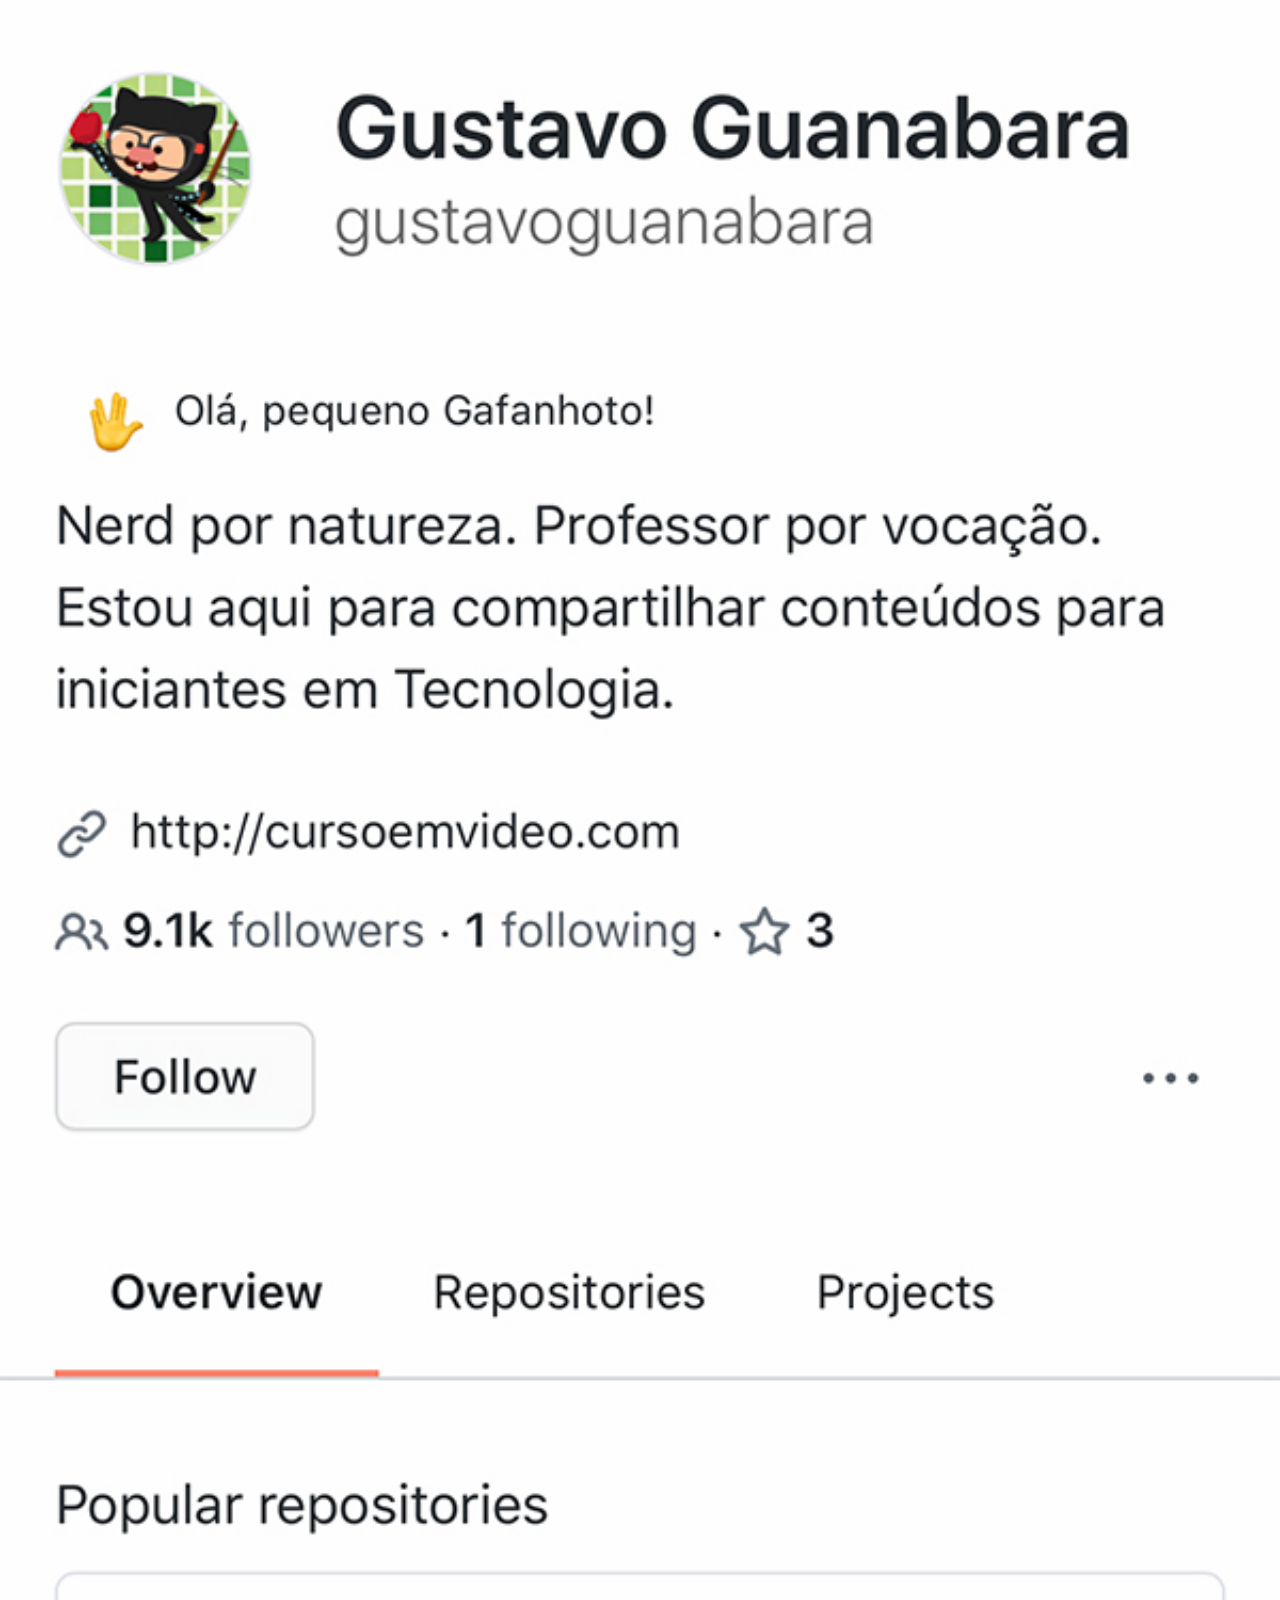
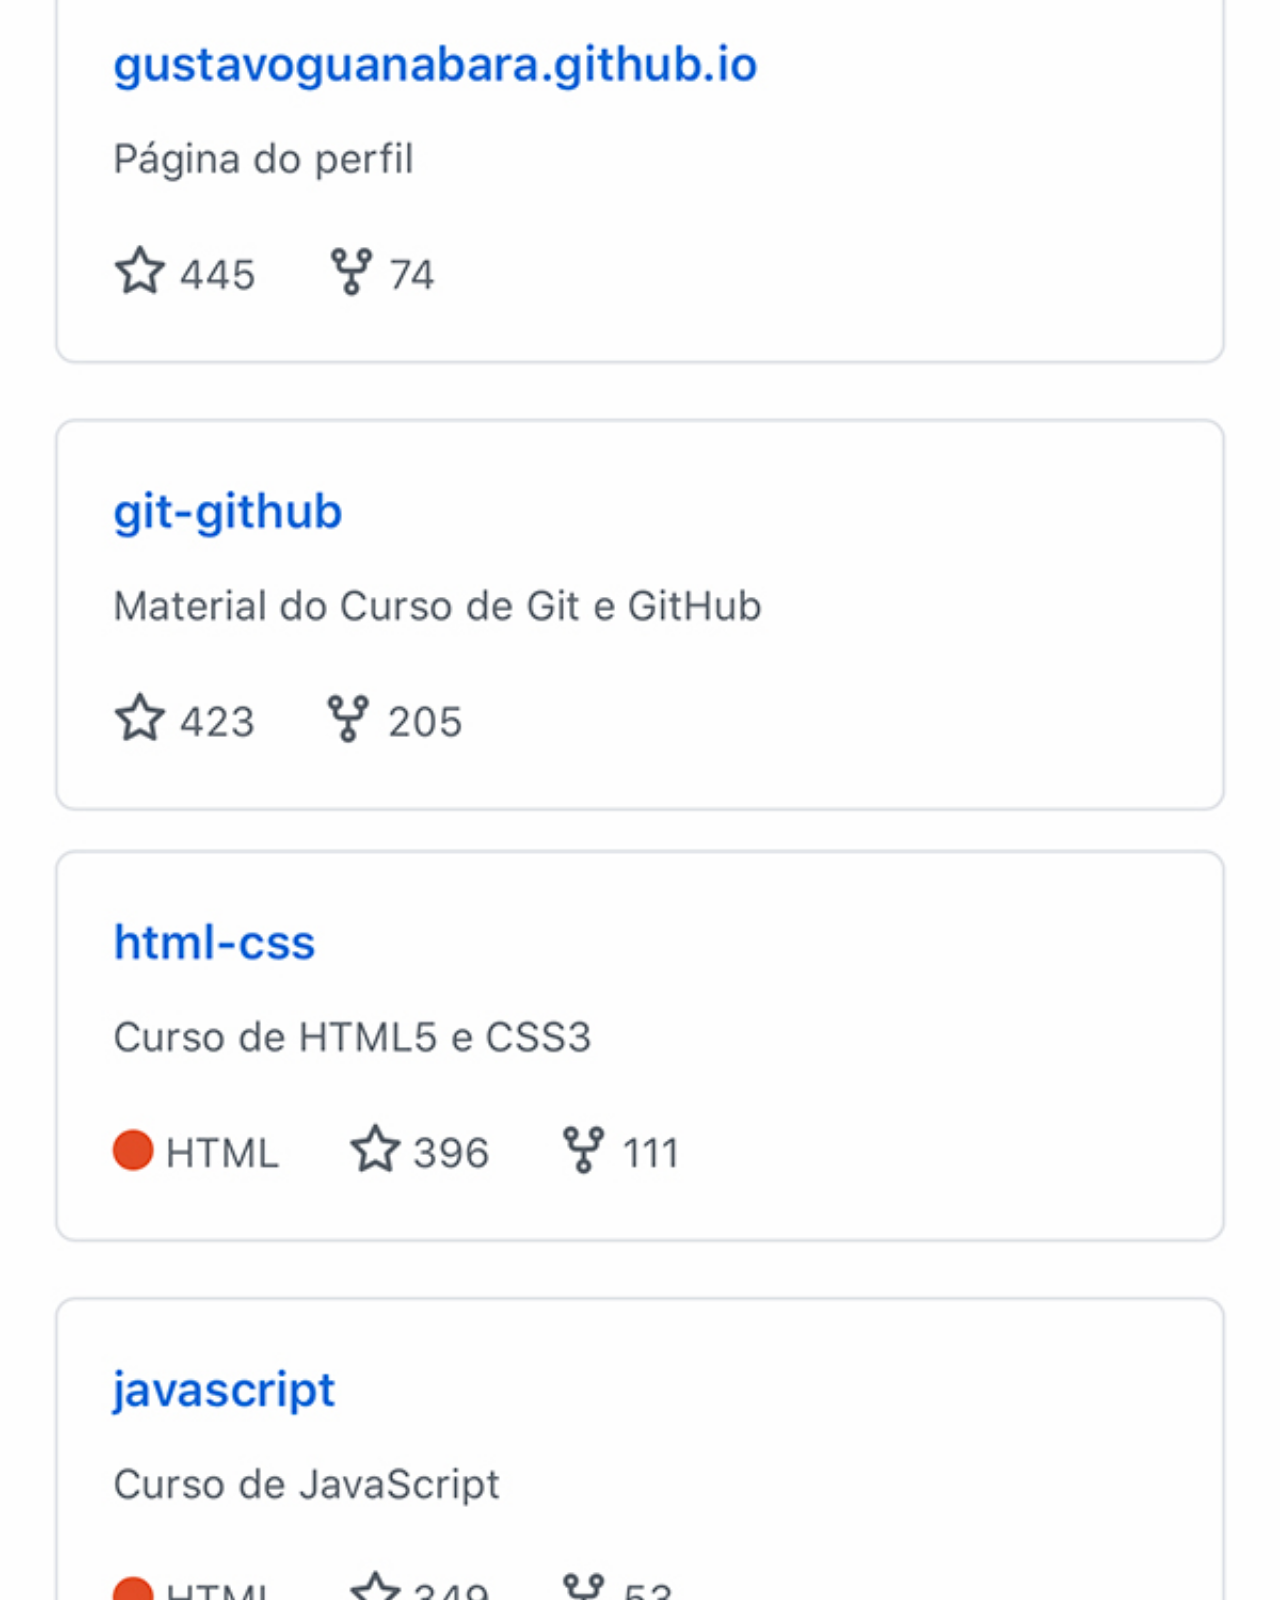
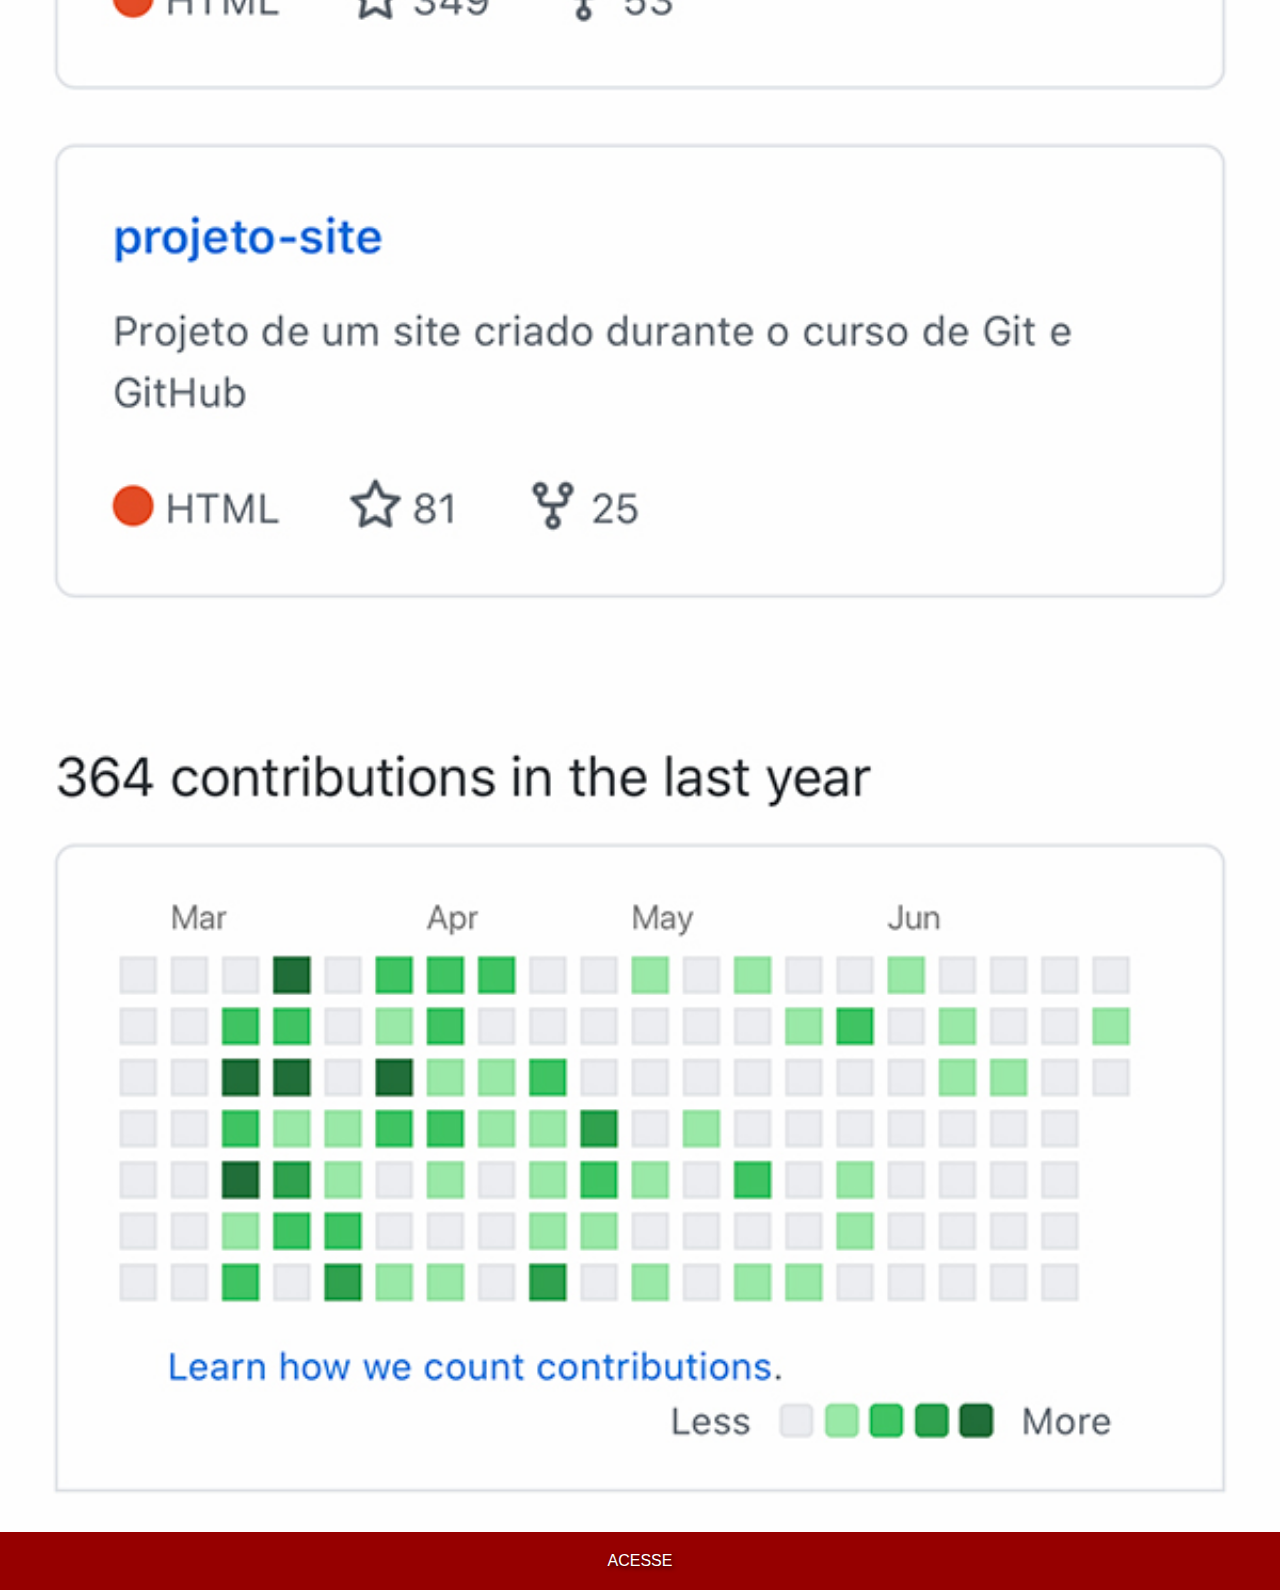
==== github.html @ e5d43794 "tela pronta" ====
<!DOCTYPE html>
<html lang="pt-br">
<head>
    <meta charset="UTF-8">
    <meta http-equiv="X-UA-Compatible" content="IE=edge">
    <meta name="viewport" content="width=device-width, initial-scale=1.0">
    <title>GitHub</title>
    <link rel="stylesheet" href="estilos/social.css">
</head>
<body>
    <img src="./imagens/tela-github.jpg" alt="GitHub">
    <a href="https://github.com/GabrielJCR10" target="https://github.com/GabrielJCR10">ACESSE</a>
</body>
</html>
---- estilos/social.css ----
* {
    margin: 0px;
    padding: 0px;
}

body {
    font-family: Arial, Helvetica, sans-serif;
}

::-webkit-scrollbar {
    width: 0px;
    height: 0px;
}

img {   
    width: 100vw;
}

a {
    display: block;
    padding: 20px;
    margin-top: -4px;
    background-color: rgb(150, 0, 0);
    color: white;
    text-decoration: none;
    text-align: center;
    text-shadow: 2px 2px 4px #000000bf;
}

a:hover {
    background-color: rgb(255, 0, 0);
    transition-duration: .8s;
}

a:active {
    background-color: rgb(180, 0, 0);
    transition-duration: 0s;
}
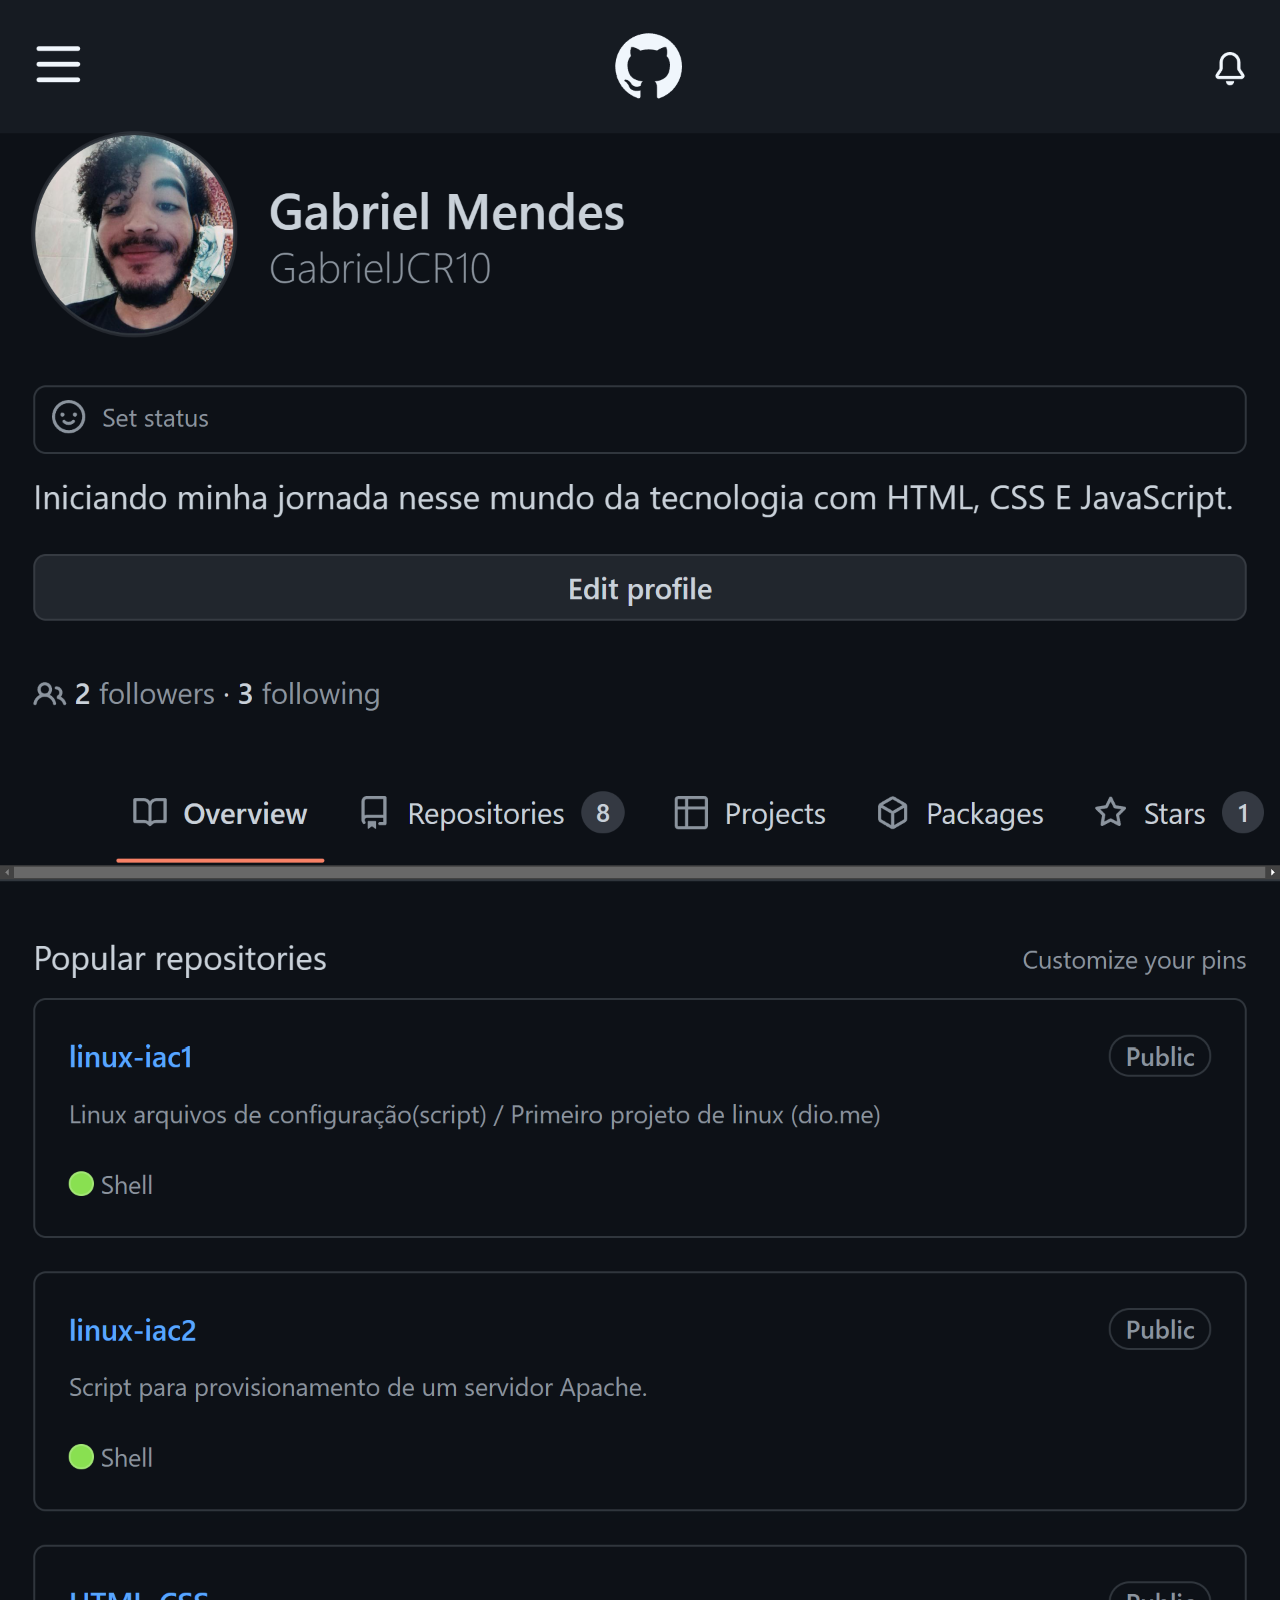
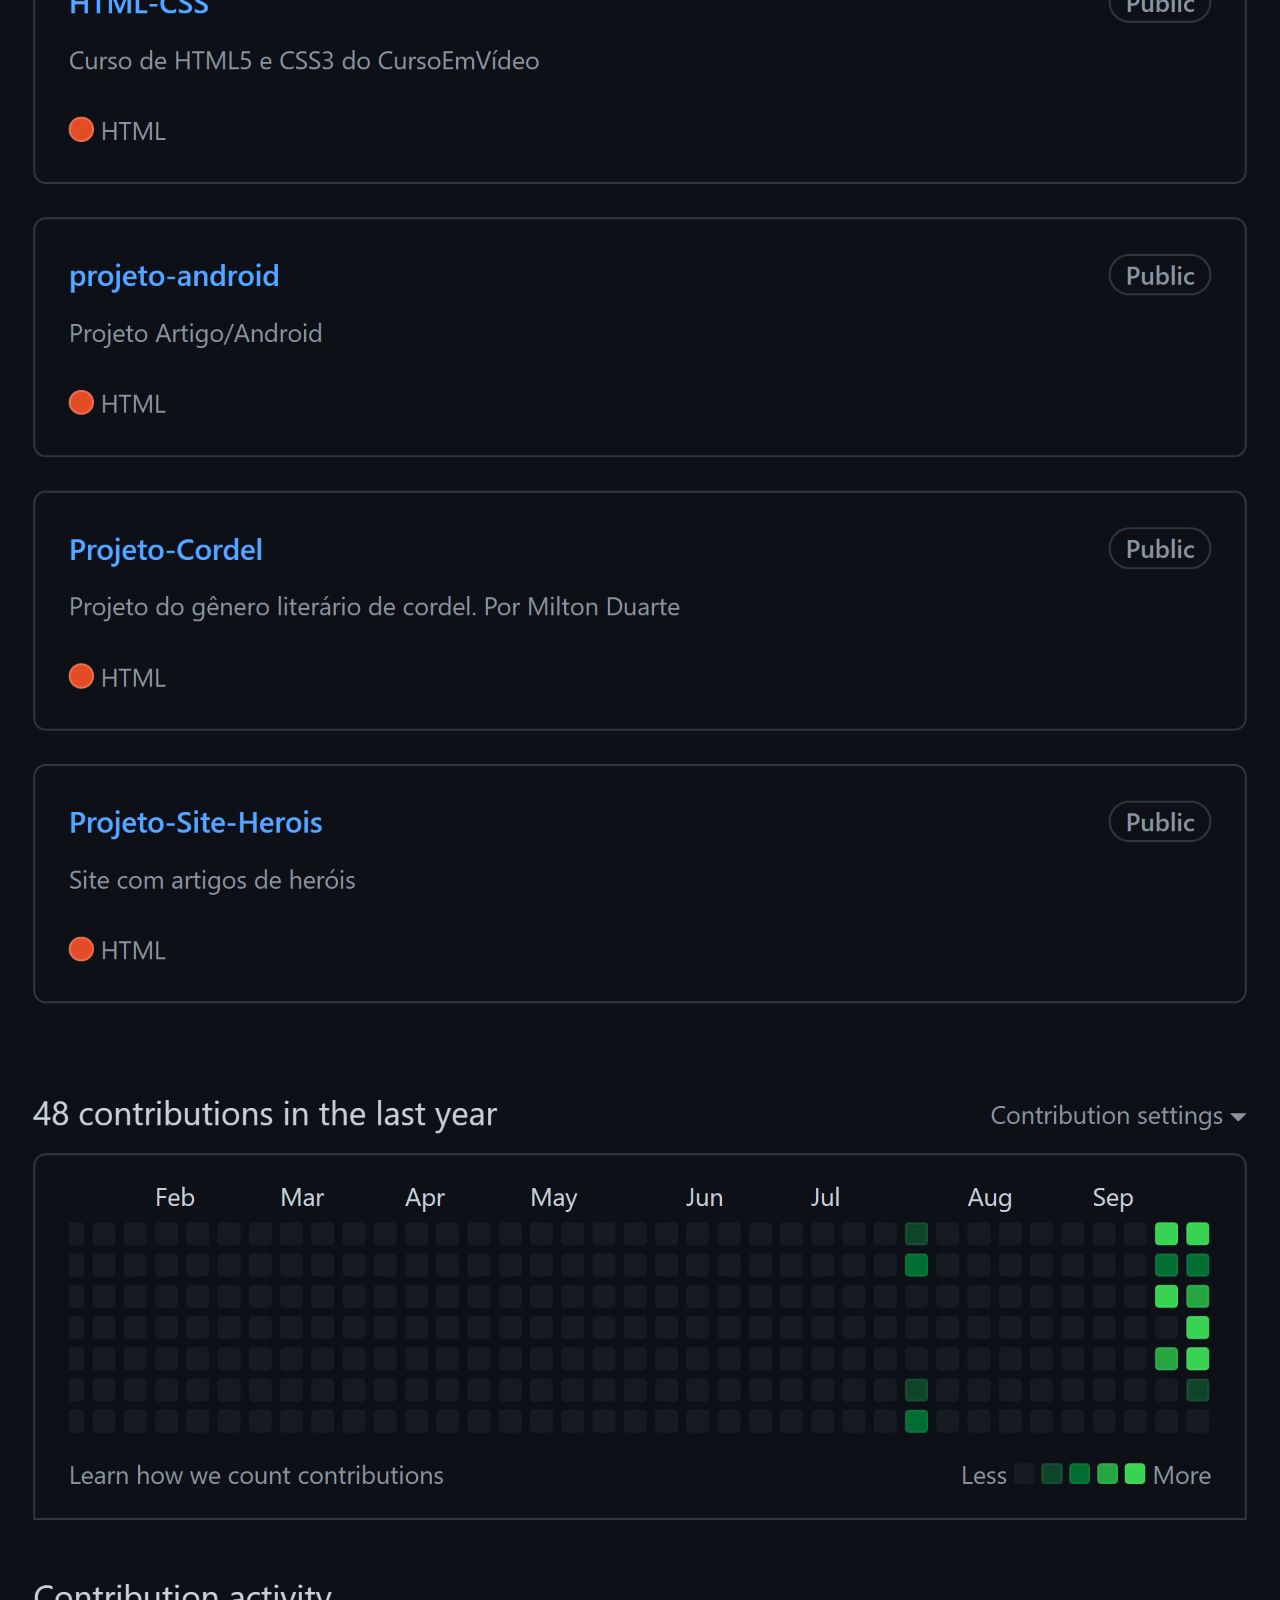
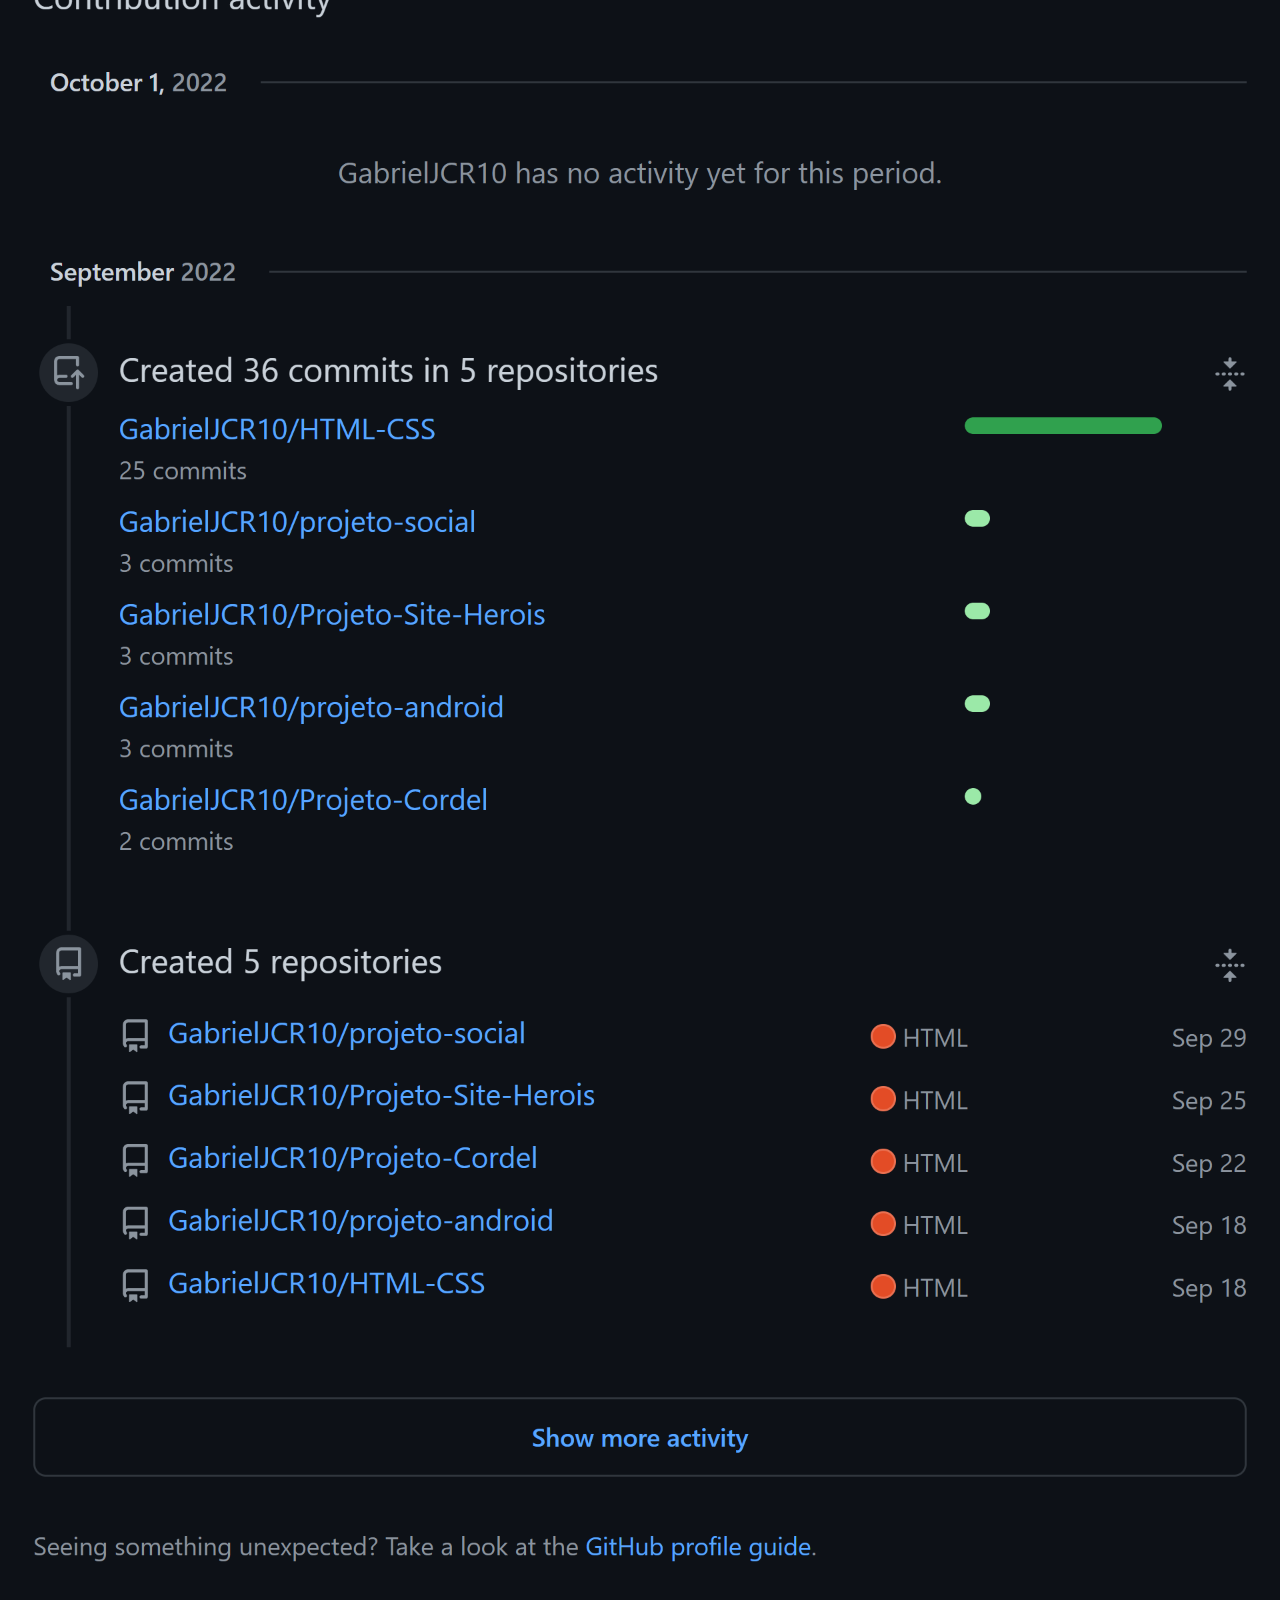
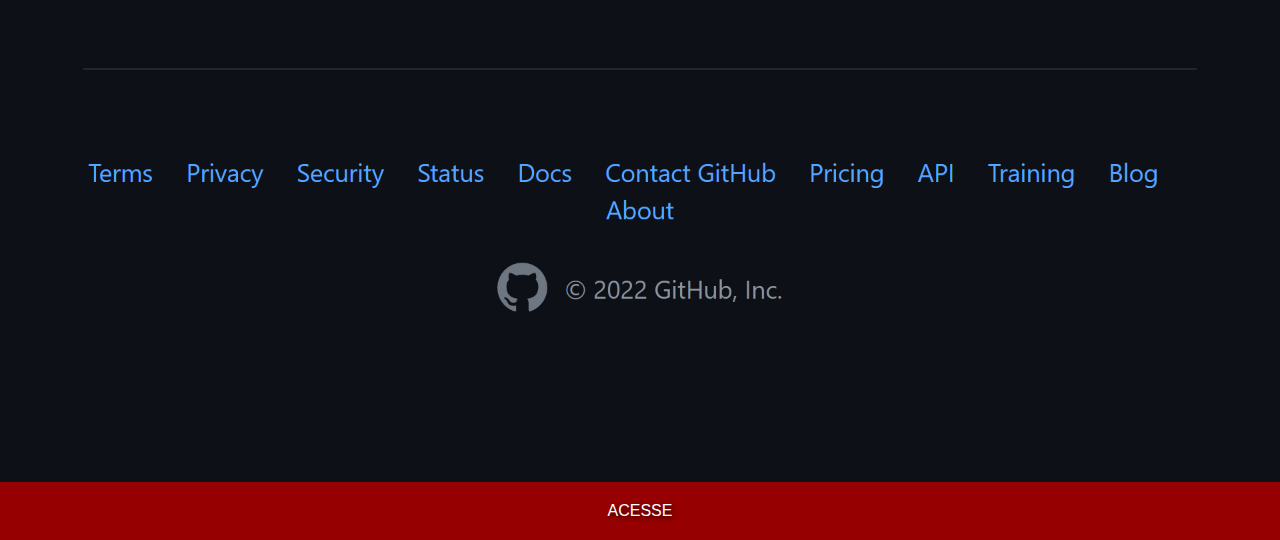
==== commit f9d60f7c: "projeto pronto" ====
--- a/github.html
+++ b/github.html
@@ -8,7 +8,7 @@
     <link rel="stylesheet" href="estilos/social.css">
 </head>
 <body>
-    <img src="./imagens/tela-github.jpg" alt="GitHub">
+    <img src="./imagens/tela-github.png" alt="GitHub">
     <a href="https://github.com/GabrielJCR10" target="https://github.com/GabrielJCR10">ACESSE</a>
 </body>
 </html>